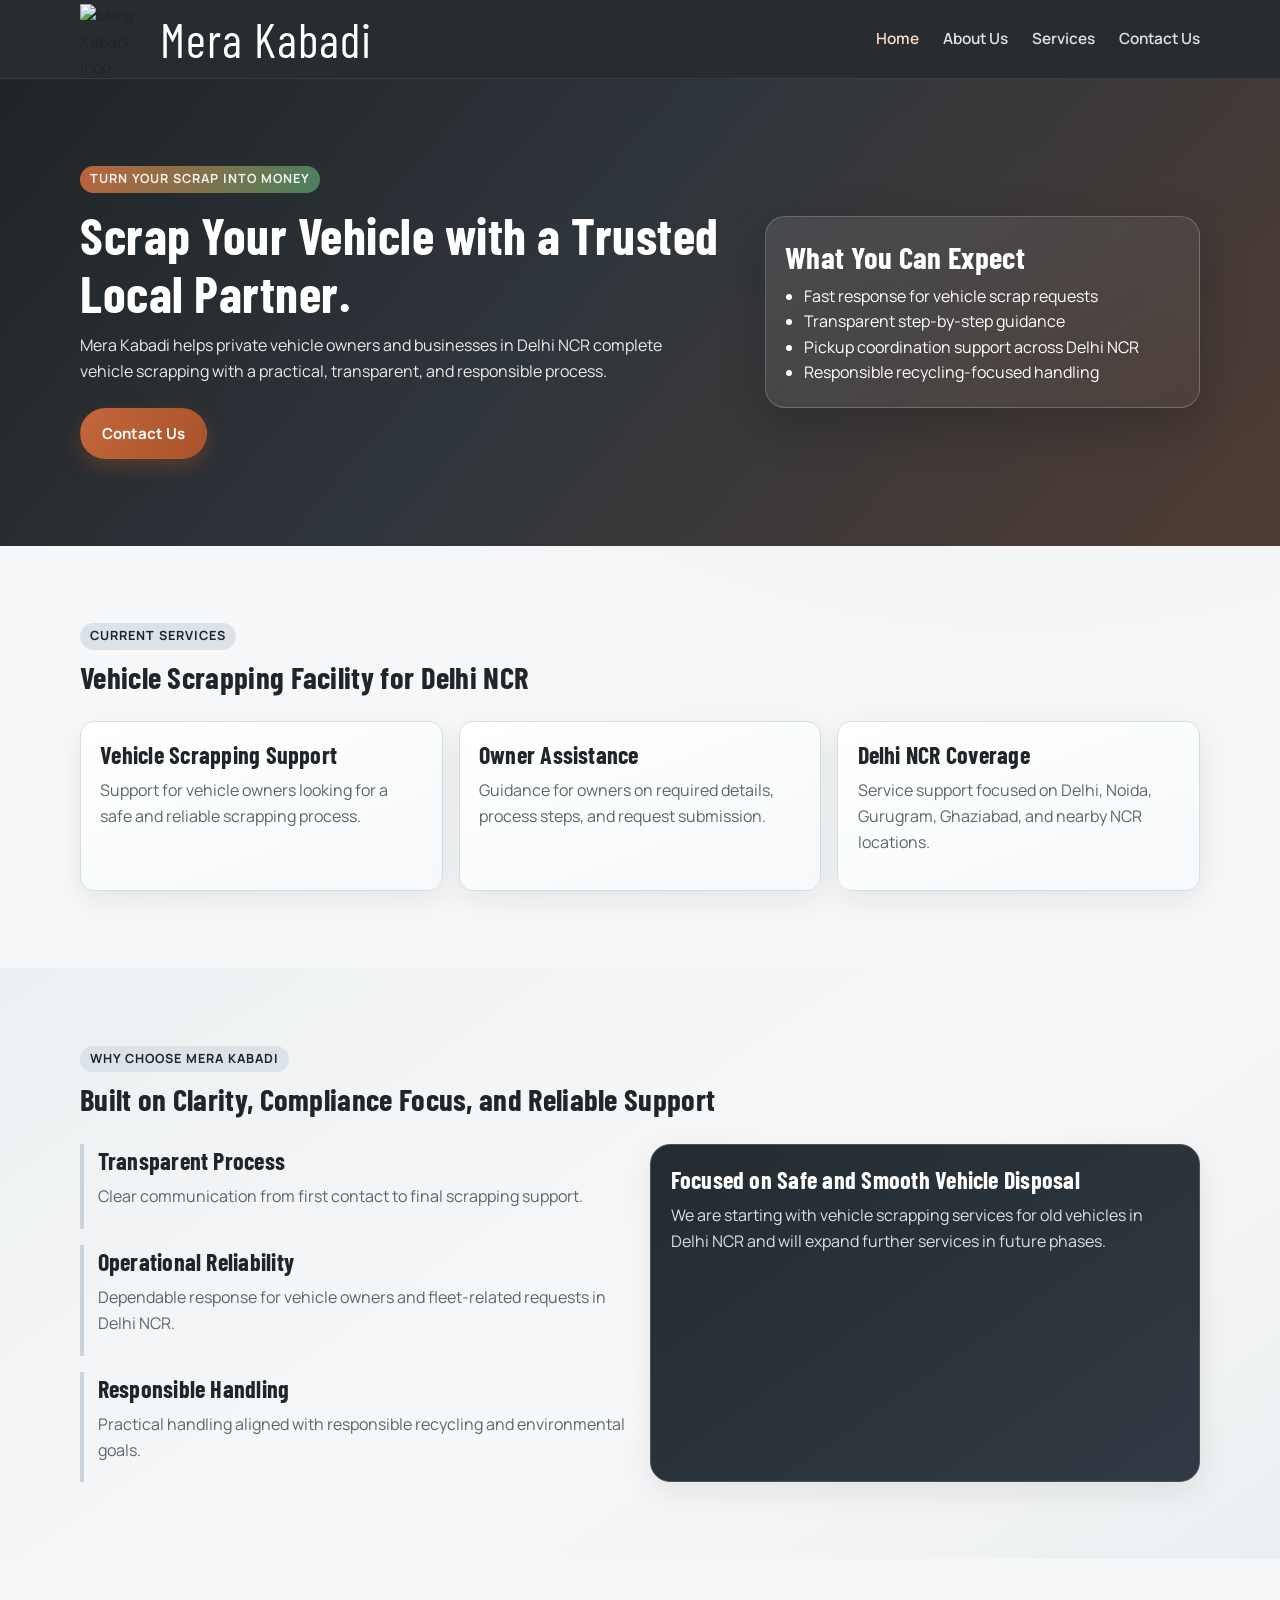
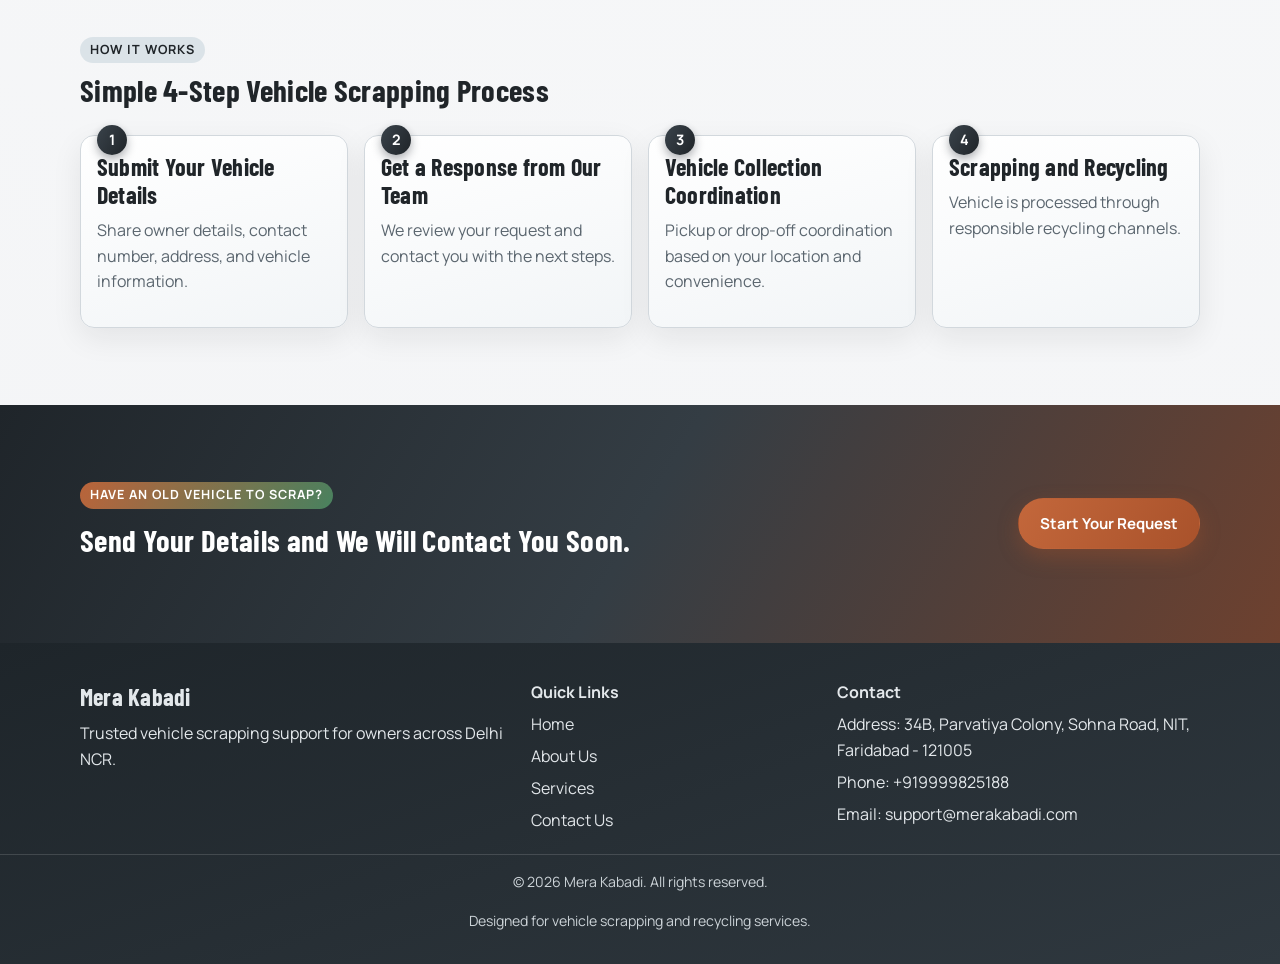
==== index.html @ f66380fb "Add files via upload" ====
<!doctype html>
<html lang="en">
<head>
  <meta charset="UTF-8" />
  <meta name="viewport" content="width=device-width, initial-scale=1.0" />
  <title>Mera Kabadi | Vehicle Scrapping in Delhi NCR</title>
  <meta
    name="description"
    content="Mera Kabadi helps vehicle owners in Delhi NCR with safe, compliant vehicle scrapping support."
  />
  <link rel="preconnect" href="https://fonts.googleapis.com" />
  <link rel="preconnect" href="https://fonts.gstatic.com" crossorigin />
  <link
    href="https://fonts.googleapis.com/css2?family=Barlow+Condensed:wght@500;600;700&family=Manrope:wght@400;500;600;700&display=swap"
    rel="stylesheet"
  />
  <link rel="stylesheet" href="style.css" />
</head>
<body>
  <header class="site-header">
    <div class="container nav-wrap">
      <a class="brand" href="index.html">
        <img class="brand-logo" src="assets/logo.png" alt="Mera Kabadi logo" width="70" height="70" />
        <span class="brand-text">Mera Kabadi</span>
      </a>

      <button class="menu-toggle" aria-label="Toggle navigation" aria-expanded="false" aria-controls="site-nav">
        <span></span>
        <span></span>
        <span></span>
      </button>

      <nav class="site-nav" id="site-nav" aria-label="Main navigation">
        <ul class="nav-links">
          <li><a class="active" href="index.html">Home</a></li>
          <li><a href="about.html">About Us</a></li>
          <li><a href="services.html">Services</a></li>
          <li><a href="contact.html">Contact Us</a></li>
        </ul>
      </nav>
    </div>
  </header>

  <main>
    <section class="hero section-dark">
      <div class="container hero-grid">
        <div class="hero-copy reveal">
          <p class="eyebrow">TURN YOUR SCRAP INTO MONEY</p>
          <h1>Scrap Your Vehicle with a Trusted Local Partner.</h1>
          <p>
            Mera Kabadi helps private vehicle owners and businesses in Delhi NCR complete
            vehicle scrapping with a practical, transparent, and responsible process.
          </p>
          <div class="hero-actions">
            <a class="btn btn-accent" href="contact.html">Contact Us</a>
          </div>
        </div>

        <aside class="hero-panel reveal delay-1" aria-label="Service highlights">
          <h2>What You Can Expect</h2>
          <ul>
            <li>Fast response for vehicle scrap requests</li>
            <li>Transparent step-by-step guidance</li>
            <li>Pickup coordination support across Delhi NCR</li>
            <li>Responsible recycling-focused handling</li>
          </ul>
        </aside>
      </div>
    </section>

    <section class="section-light">
      <div class="container">
        <div class="section-head reveal">
          <p class="eyebrow">Current Services</p>
          <h2>Vehicle Scrapping Facility for Delhi NCR</h2>
        </div>
        <div class="card-grid three">
          <article class="card reveal">
            <h3>Vehicle Scrapping Support</h3>
            <p>Support for vehicle owners looking for a safe and reliable scrapping process.</p>
          </article>
          <article class="card reveal delay-1">
            <h3>Owner Assistance</h3>
            <p>Guidance for owners on required details, process steps, and request submission.</p>
          </article>
          <article class="card reveal delay-2">
            <h3>Delhi NCR Coverage</h3>
            <p>Service support focused on Delhi, Noida, Gurugram, Ghaziabad, and nearby NCR locations.</p>
          </article>
        </div>
      </div>
    </section>

    <section class="section-muted">
      <div class="container">
        <div class="section-head reveal">
          <p class="eyebrow">Why Choose Mera Kabadi</p>
          <h2>Built on Clarity, Compliance Focus, and Reliable Support</h2>
        </div>

        <div class="split-grid">
          <div class="feature-list reveal">
            <article>
              <h3>Transparent Process</h3>
              <p>Clear communication from first contact to final scrapping support.</p>
            </article>
            <article>
              <h3>Operational Reliability</h3>
              <p>Dependable response for vehicle owners and fleet-related requests in Delhi NCR.</p>
            </article>
            <article>
              <h3>Responsible Handling</h3>
              <p>Practical handling aligned with responsible recycling and environmental goals.</p>
            </article>
          </div>

          <div class="stat-panel reveal delay-1">
            <h3>Focused on Safe and Smooth Vehicle Disposal</h3>
            <p>
              We are starting with vehicle scrapping services for old vehicles in Delhi NCR and will
              expand further services in future phases.
            </p>
          </div>
        </div>
      </div>
    </section>

    <section class="section-light">
      <div class="container">
        <div class="section-head reveal">
          <p class="eyebrow">How It Works</p>
          <h2>Simple 4-Step Vehicle Scrapping Process</h2>
        </div>

        <ol class="process-grid">
          <li class="process-step reveal">
            <h3>Submit Your Vehicle Details</h3>
            <p>Share owner details, contact number, address, and vehicle information.</p>
          </li>
          <li class="process-step reveal delay-1">
            <h3>Get a Response from Our Team</h3>
            <p>We review your request and contact you with the next steps.</p>
          </li>
          <li class="process-step reveal delay-2">
            <h3>Vehicle Collection Coordination</h3>
            <p>Pickup or drop-off coordination based on your location and convenience.</p>
          </li>
          <li class="process-step reveal delay-3">
            <h3>Scrapping and Recycling</h3>
            <p>Vehicle is processed through responsible recycling channels.</p>
          </li>
        </ol>
      </div>
    </section>

    <section class="cta-band">
      <div class="container cta-band-inner reveal">
        <div>
          <p class="eyebrow">Have an Old Vehicle to Scrap?</p>
          <h2>Send Your Details and We Will Contact You Soon.</h2>
        </div>
        <a class="btn btn-accent" href="contact.html">Start Your Request</a>
      </div>
    </section>
  </main>

  <footer class="site-footer">
    <div class="container footer-grid">
      <section>
        <h3>Mera Kabadi</h3>
        <p>Trusted vehicle scrapping support for owners across Delhi NCR.</p>
      </section>
      <section>
        <h4>Quick Links</h4>
        <ul>
          <li><a href="index.html">Home</a></li>
          <li><a href="about.html">About Us</a></li>
          <li><a href="services.html">Services</a></li>
          <li><a href="contact.html">Contact Us</a></li>
        </ul>
      </section>
      <section>
        <h4>Contact</h4>
        <ul>
          <li>Address: 34B, Parvatiya Colony, Sohna Road, NIT, Faridabad - 121005</li>
          <li>Phone: +919999825188</li>
          <li>Email: support@merakabadi.com</li>
        </ul>
      </section>
    </div>
    <div class="footer-bottom">
      <p>© <span id="year"></span> Mera Kabadi. All rights reserved.</p>
      <p>Designed for vehicle scrapping and recycling services.</p>
    </div>
  </footer>

  <script src="script.js"></script>
</body>
</html>
---- style.css ----
:root {
  --charcoal-900: #1f2428;
  --charcoal-800: #2b3136;
  --graphite-700: #3a434b;
  --steel-500: #667480;
  --steel-300: #a2adb5;
  --mist-100: #f2f4f5;
  --offwhite-50: #fafaf8;
  --rust-500: #c3673b;
  --rust-600: #a9522b;
  --recycle-500: #4c8a63;
  --text-main: #202529;
  --text-soft: #5b666f;
  --white: #ffffff;

  --font-heading: "Barlow Condensed", sans-serif;
  --font-body: "Manrope", sans-serif;

  --radius-sm: 8px;
  --radius-md: 14px;
  --radius-lg: 20px;

  --shadow-soft: 0 10px 30px rgba(22, 27, 31, 0.08);
  --shadow-deep: 0 18px 45px rgba(10, 15, 20, 0.24);
}

* {
  box-sizing: border-box;
}

html {
  scroll-behavior: smooth;
}

body {
  margin: 0;
  font-family: var(--font-body);
  color: var(--text-main);
  background: radial-gradient(circle at 80% -10%, #eef2f4 0%, #f7f8f9 45%, #f3f4f6 100%);
  line-height: 1.6;
}

a {
  color: inherit;
  text-decoration: none;
}

img {
  max-width: 100%;
  display: block;
}

.container {
  width: min(1120px, 92%);
  margin: 0 auto;
}

.section-light,
.section-muted,
.cta-band {
  padding: 4.8rem 0;
}

.section-light {
  background: transparent;
}

.section-muted {
  background: linear-gradient(145deg, #edf0f2 0%, #f7f8f9 55%, #eceff1 100%);
}

.section-dark {
  background:
    linear-gradient(130deg, rgba(23, 27, 30, 0.96) 0%, rgba(32, 39, 45, 0.93) 45%, rgba(61, 40, 30, 0.9) 100%),
    repeating-linear-gradient(
      120deg,
      rgba(255, 255, 255, 0.035) 0,
      rgba(255, 255, 255, 0.035) 2px,
      transparent 2px,
      transparent 18px
    );
  color: var(--white);
}

.site-header {
  position: sticky;
  top: 0;
  z-index: 40;
  background: rgba(23, 28, 33, 0.93);
  backdrop-filter: blur(8px);
  border-bottom: 1px solid rgba(255, 255, 255, 0.08);
}

.nav-wrap {
  min-height: 78px;
  display: flex;
  align-items: center;
  justify-content: space-between;
  gap: 1rem;
}

.brand {
  display: flex;
  align-items: center;
  gap: 0.65rem;
}

.brand-mark {
  display: inline-grid;
  place-items: center;
  width: 36px;
  height: 36px;
  border-radius: 50%;
  font-family: var(--font-heading);
  font-size: 1.05rem;
  letter-spacing: 0.06em;
  color: var(--white);
  background: linear-gradient(135deg, var(--rust-500), var(--rust-600));
  box-shadow: 0 0 0 2px rgba(255, 255, 255, 0.18);
}

.brand-logo {
  width: 70px !important;
  height: 70px !important;
  max-width: 70px !important;
  max-height: 70px !important;
  min-width: 70px;
  min-height: 70px;
  flex: 0 0 70px;
  display: block;
  object-fit: contain;
}

.brand-text {
  font-family: var(--font-heading);
  font-size: 3rem;
  line-height: 70px;
  display: inline-block;
  letter-spacing: 0.02em;
  color: var(--white);
}

.nav-links {
  list-style: none;
  margin: 0;
  padding: 0;
  display: flex;
  align-items: center;
  gap: 1.5rem;
}

.nav-links a {
  color: rgba(245, 246, 247, 0.9);
  font-size: 0.96rem;
  font-weight: 600;
  transition: color 0.25s ease;
}

.nav-links a:hover,
.nav-links a.active {
  color: #ffd8c1;
}

.menu-toggle {
  border: 0;
  background: transparent;
  display: none;
  width: 44px;
  height: 44px;
  border-radius: var(--radius-sm);
  cursor: pointer;
}

.menu-toggle span {
  display: block;
  width: 24px;
  height: 2px;
  margin: 5px auto;
  background: var(--white);
  transition: transform 0.25s ease, opacity 0.25s ease;
}

.hero {
  padding: 5.4rem 0;
}

.hero-grid {
  display: grid;
  grid-template-columns: 1.2fr 0.8fr;
  align-items: center;
  gap: 2rem;
}

.page-hero.small {
  padding: 3.7rem 0;
}

h1,
h2,
h3,
h4 {
  margin: 0 0 0.6rem;
  line-height: 1.15;
}

h1,
h2,
h3 {
  font-family: var(--font-heading);
  letter-spacing: 0.01em;
}

h1 {
  font-size: clamp(2.15rem, 4vw, 3.4rem);
}

h2 {
  font-size: clamp(1.6rem, 2.4vw, 2.2rem);
}

h3 {
  font-size: clamp(1.28rem, 2.2vw, 1.5rem);
}

p {
  margin: 0 0 1rem;
  color: inherit;
}

.eyebrow {
  display: inline-block;
  margin-bottom: 0.8rem;
  padding: 0.2rem 0.62rem;
  border-radius: 999px;
  font-size: 0.79rem;
  font-weight: 700;
  letter-spacing: 0.08em;
  text-transform: uppercase;
  color: var(--white);
  background: linear-gradient(120deg, rgba(195, 103, 59, 0.95), rgba(76, 138, 99, 0.9));
}

.section-light .eyebrow,
.section-muted .eyebrow {
  color: var(--charcoal-900);
  background: #dbe3e8;
}

.hero-copy p {
  color: rgba(255, 255, 255, 0.9);
  max-width: 62ch;
}

.hero-actions {
  display: flex;
  flex-wrap: wrap;
  gap: 0.85rem;
  margin-top: 1.5rem;
}

.btn {
  display: inline-flex;
  align-items: center;
  justify-content: center;
  border: 1px solid transparent;
  border-radius: 999px;
  padding: 0.78rem 1.3rem;
  font-size: 0.94rem;
  font-weight: 700;
  transition: transform 0.2s ease, box-shadow 0.2s ease, background 0.2s ease;
}

.btn:hover {
  transform: translateY(-1px);
}

.btn-accent {
  color: var(--white);
  background: linear-gradient(120deg, var(--rust-500), var(--rust-600));
  box-shadow: 0 8px 20px rgba(169, 82, 43, 0.35);
}

.btn-accent:hover {
  box-shadow: 0 10px 24px rgba(169, 82, 43, 0.48);
}

.btn-outline {
  color: var(--white);
  border-color: rgba(255, 255, 255, 0.55);
  background: rgba(255, 255, 255, 0.06);
}

.btn-outline:hover {
  background: rgba(255, 255, 255, 0.14);
}

.section-light .btn-outline,
.section-muted .btn-outline {
  color: var(--charcoal-900);
  border-color: #95a0a8;
  background: transparent;
}

.hero-panel,
.stat-panel {
  background: linear-gradient(150deg, rgba(255, 255, 255, 0.1), rgba(255, 255, 255, 0.03));
  border: 1px solid rgba(255, 255, 255, 0.2);
  border-radius: var(--radius-lg);
  padding: 1.35rem 1.2rem;
  box-shadow: var(--shadow-deep);
}

.hero-panel ul,
.stat-panel ul {
  margin: 0;
  padding-left: 1.2rem;
}

.section-head {
  margin-bottom: 1.7rem;
}

.section-head p {
  margin-bottom: 0.55rem;
}

.card-grid {
  display: grid;
  gap: 1rem;
}

.card-grid.two {
  grid-template-columns: repeat(2, minmax(0, 1fr));
}

.card-grid.three {
  grid-template-columns: repeat(3, minmax(0, 1fr));
}

.card {
  border-radius: var(--radius-md);
  border: 1px solid #d7dde2;
  background: linear-gradient(160deg, var(--white) 0%, #f6f8f9 100%);
  padding: 1.2rem;
  box-shadow: var(--shadow-soft);
  transition: transform 0.2s ease, border-color 0.2s ease;
}

.card:hover {
  transform: translateY(-2px);
  border-color: #bbc5cc;
}

.card p,
.split-grid p {
  color: var(--text-soft);
}

.split-grid {
  display: grid;
  grid-template-columns: repeat(2, minmax(0, 1fr));
  gap: 1.3rem;
}

.feature-list {
  display: grid;
  gap: 1rem;
}

.feature-list article {
  border-left: 4px solid #cad3d9;
  padding: 0.2rem 0 0.2rem 0.85rem;
}

.section-muted .stat-panel,
.section-light .stat-panel {
  background: linear-gradient(145deg, #242c32, #313a42);
  border: 1px solid #485360;
  color: var(--white);
  box-shadow: var(--shadow-soft);
}

.section-muted .stat-panel p,
.section-light .stat-panel p,
.section-muted .stat-panel li,
.section-light .stat-panel li {
  color: rgba(239, 243, 246, 0.9);
}

.process-grid {
  margin: 0;
  padding: 0;
  list-style: none;
  display: grid;
  grid-template-columns: repeat(4, minmax(0, 1fr));
  gap: 1rem;
  counter-reset: process;
}

.process-step {
  position: relative;
  border-radius: var(--radius-md);
  border: 1px solid #d2d8dd;
  background: linear-gradient(165deg, var(--white), #f2f5f7);
  padding: 1.1rem 1rem 1rem;
  box-shadow: var(--shadow-soft);
}

.process-step::before {
  counter-increment: process;
  content: counter(process);
  position: absolute;
  top: -11px;
  left: 1rem;
  width: 30px;
  height: 30px;
  border-radius: 50%;
  display: grid;
  place-items: center;
  font-weight: 700;
  font-size: 0.9rem;
  color: var(--white);
  background: linear-gradient(120deg, var(--graphite-700), var(--charcoal-900));
  box-shadow: 0 4px 10px rgba(20, 27, 34, 0.35);
}

.process-step p {
  color: var(--text-soft);
}

.cta-band {
  background: linear-gradient(120deg, #1f252a 0%, #343d44 50%, #6e412f 100%);
  color: var(--white);
}

.cta-band-inner {
  display: flex;
  align-items: center;
  justify-content: space-between;
  gap: 1.2rem;
}

.contact-layout {
  display: grid;
  grid-template-columns: 1fr 1fr;
  gap: 1.4rem;
}

.info-grid {
  display: grid;
  grid-template-columns: repeat(2, minmax(0, 1fr));
  gap: 1rem;
}

.map-placeholder {
  margin-top: 1rem;
  border: 1px dashed #9aa7b0;
  border-radius: var(--radius-md);
  padding: 1rem;
  background: linear-gradient(145deg, #f6f8f9 0%, #eceff1 100%);
}

.contact-form-wrap {
  border-radius: var(--radius-lg);
  border: 1px solid #d7dee3;
  background: linear-gradient(160deg, var(--white), #f5f8f9);
  box-shadow: var(--shadow-soft);
  padding: 1.3rem;
}

.contact-form {
  display: grid;
  gap: 0.56rem;
}

.contact-form label {
  font-size: 0.88rem;
  font-weight: 700;
  color: #2f3940;
}

.contact-form input,
.contact-form textarea {
  width: 100%;
  border-radius: 10px;
  border: 1px solid #c2ccd3;
  background: #fbfbfb;
  padding: 0.7rem 0.76rem;
  font: inherit;
  color: var(--text-main);
  transition: border-color 0.2s ease, box-shadow 0.2s ease;
}

.contact-form input:focus,
.contact-form textarea:focus {
  outline: none;
  border-color: #5d7890;
  box-shadow: 0 0 0 3px rgba(93, 120, 144, 0.2);
}

.form-feedback {
  min-height: 1.1rem;
  font-size: 0.9rem;
  font-weight: 600;
  margin: 0 0 0.2rem;
}

.form-feedback.error {
  color: #a83232;
}

.form-feedback.success {
  color: #2f7450;
}

.site-footer {
  background: linear-gradient(160deg, #1e252a 0%, #2f383f 100%);
  color: rgba(238, 242, 245, 0.95);
  padding-top: 2.5rem;
}

.footer-grid {
  display: grid;
  grid-template-columns: 1.2fr 0.8fr 1fr;
  gap: 1rem;
  padding-bottom: 1.3rem;
}

.site-footer h3,
.site-footer h4 {
  margin-bottom: 0.65rem;
}

.site-footer ul {
  list-style: none;
  margin: 0;
  padding: 0;
  display: grid;
  gap: 0.4rem;
}

.site-footer a {
  color: rgba(241, 245, 248, 0.92);
}

.site-footer a:hover {
  color: #ffd8c1;
}

.footer-bottom {
  border-top: 1px solid rgba(255, 255, 255, 0.14);
  padding: 1rem 0;
  text-align: center;
  color: rgba(227, 233, 238, 0.88);
  font-size: 0.88rem;
}

.reveal {
  opacity: 0;
  transform: translateY(14px);
  animation: fadeUp 0.7s ease forwards;
}

.delay-1 {
  animation-delay: 0.1s;
}

.delay-2 {
  animation-delay: 0.2s;
}

.delay-3 {
  animation-delay: 0.3s;
}

@keyframes fadeUp {
  to {
    opacity: 1;
    transform: translateY(0);
  }
}

@media (max-width: 960px) {
  .hero-grid,
  .split-grid,
  .contact-layout,
  .card-grid.three,
  .process-grid,
  .footer-grid {
    grid-template-columns: 1fr;
  }

  .card-grid.two,
  .info-grid {
    grid-template-columns: repeat(2, minmax(0, 1fr));
  }

  .cta-band-inner {
    flex-direction: column;
    align-items: flex-start;
  }

  .site-nav {
    position: absolute;
    top: 78px;
    left: 0;
    right: 0;
    background: #212930;
    border-bottom: 1px solid rgba(255, 255, 255, 0.14);
    transform: scaleY(0);
    transform-origin: top;
    transition: transform 0.22s ease;
  }

  .site-nav.open {
    transform: scaleY(1);
  }

  .nav-links {
    flex-direction: column;
    align-items: flex-start;
    gap: 0;
    padding: 0.65rem 4%;
  }

  .nav-links li {
    width: 100%;
  }

  .nav-links a {
    display: block;
    width: 100%;
    padding: 0.75rem 0;
  }

  .menu-toggle {
    display: inline-block;
  }
}

@media (max-width: 640px) {
  .section-light,
  .section-muted,
  .cta-band,
  .hero,
  .page-hero.small {
    padding: 3.2rem 0;
  }

  .card-grid.two,
  .info-grid {
    grid-template-columns: 1fr;
  }

  .btn {
    width: 100%;
  }

  .hero-actions {
    width: 100%;
  }

  .hero-actions .btn {
    flex: 1;
  }
}
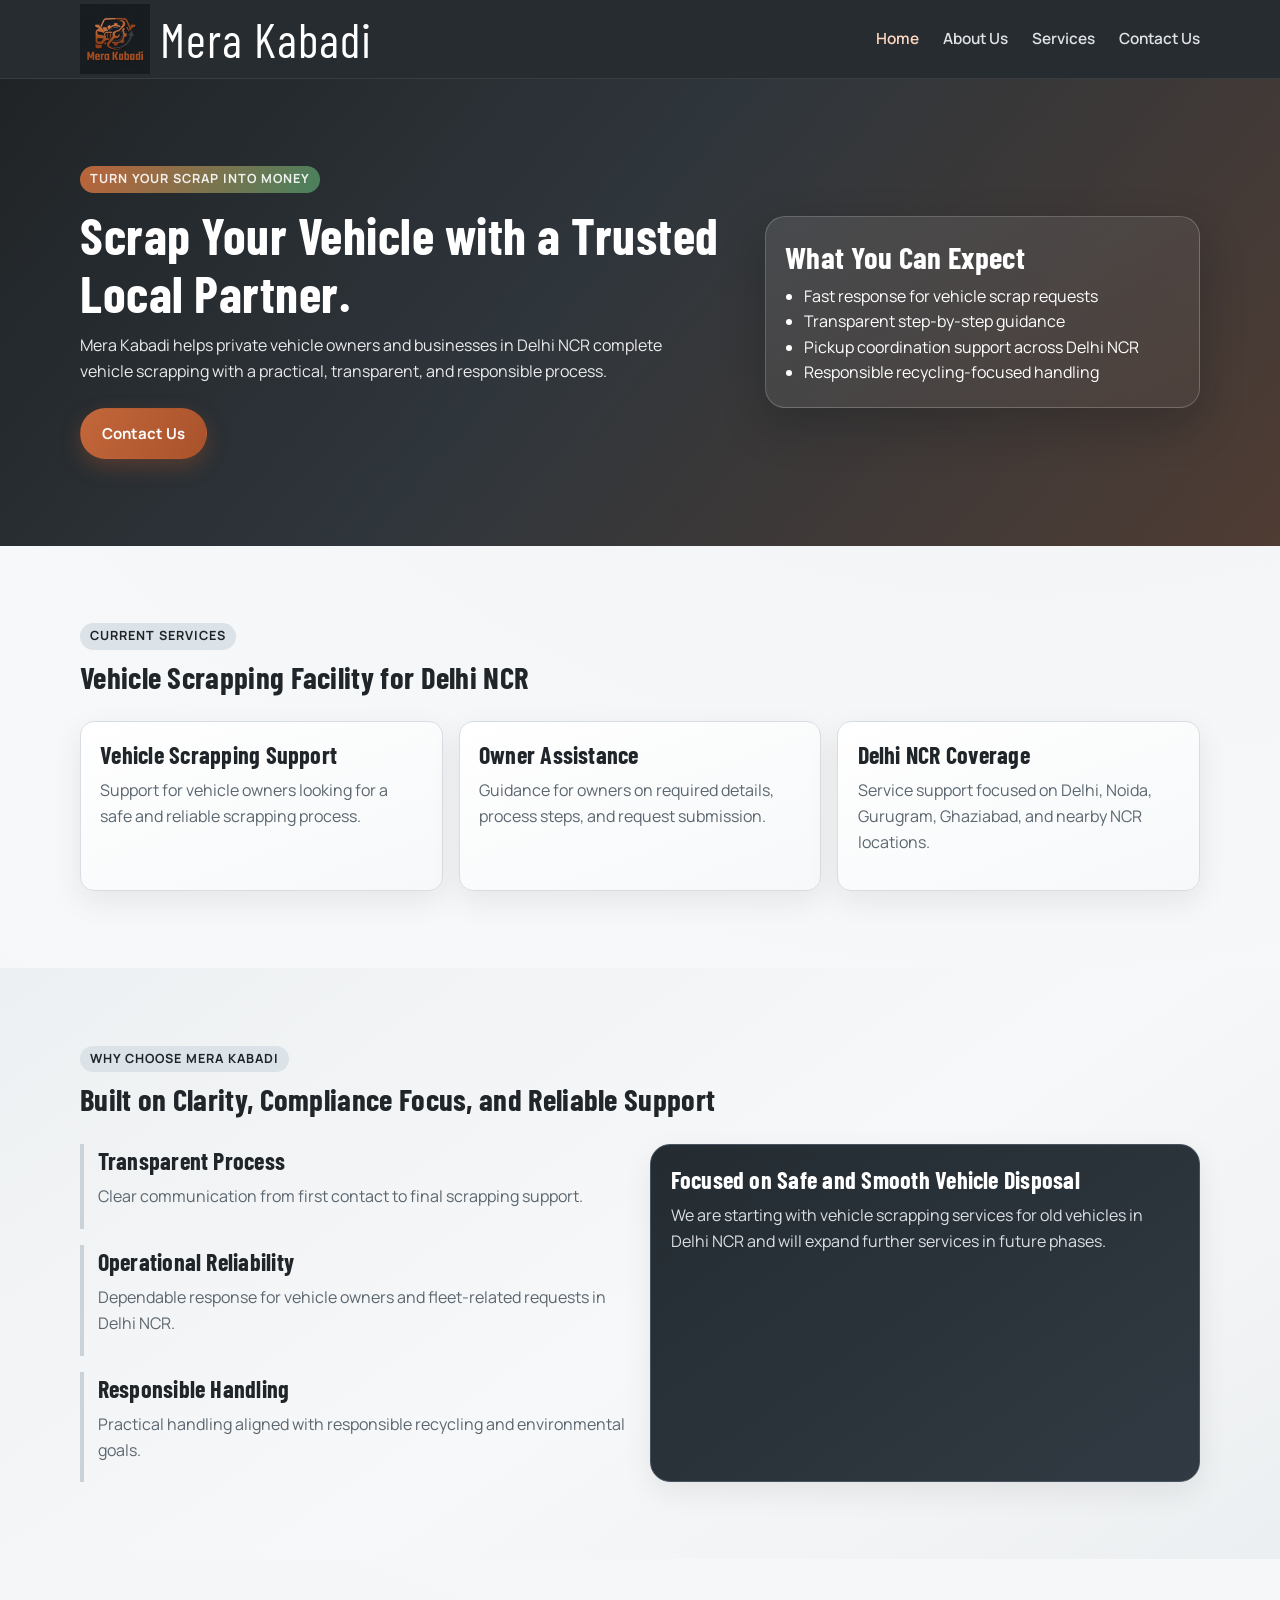
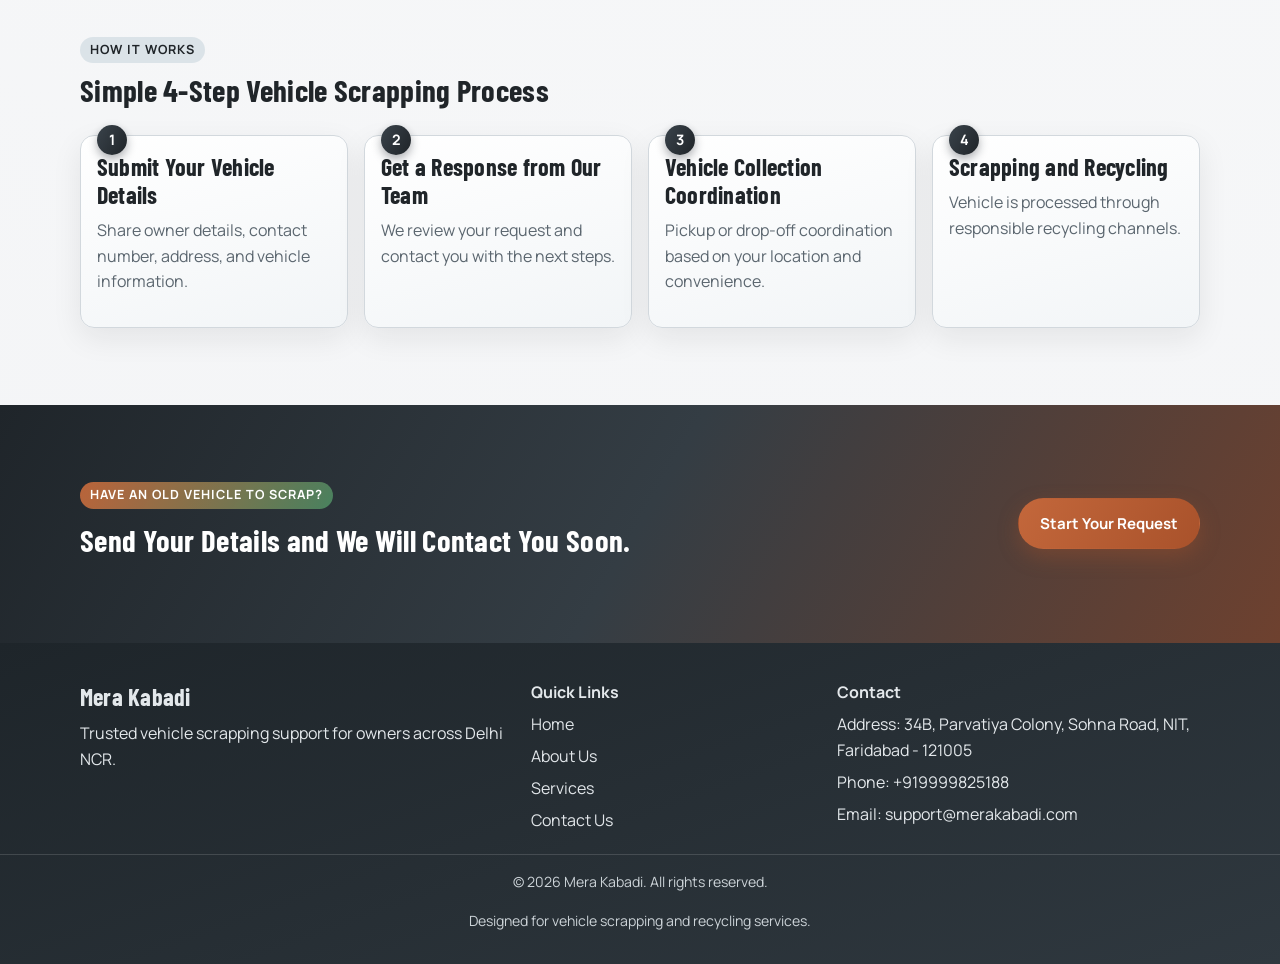
==== commit 184b076f: "Update index.html" ====
--- a/index.html
+++ b/index.html
@@ -6,6 +6,14 @@
   <title>Mera Kabadi | Vehicle Scrapping in Delhi NCR</title>
   <meta
     name="description"
+    content="Mera Kabadi helps vehicle owners in Delhi NCR with safe, compliant vehicle scrapping support."
+  />
+  <meta
+    property="og:description"
+    content="Mera Kabadi helps vehicle owners in Delhi NCR with safe, compliant vehicle scrapping support."
+  />
+  <meta
+    name="twitter:description"
     content="Mera Kabadi helps vehicle owners in Delhi NCR with safe, compliant vehicle scrapping support."
   />
   <link rel="preconnect" href="https://fonts.googleapis.com" />
